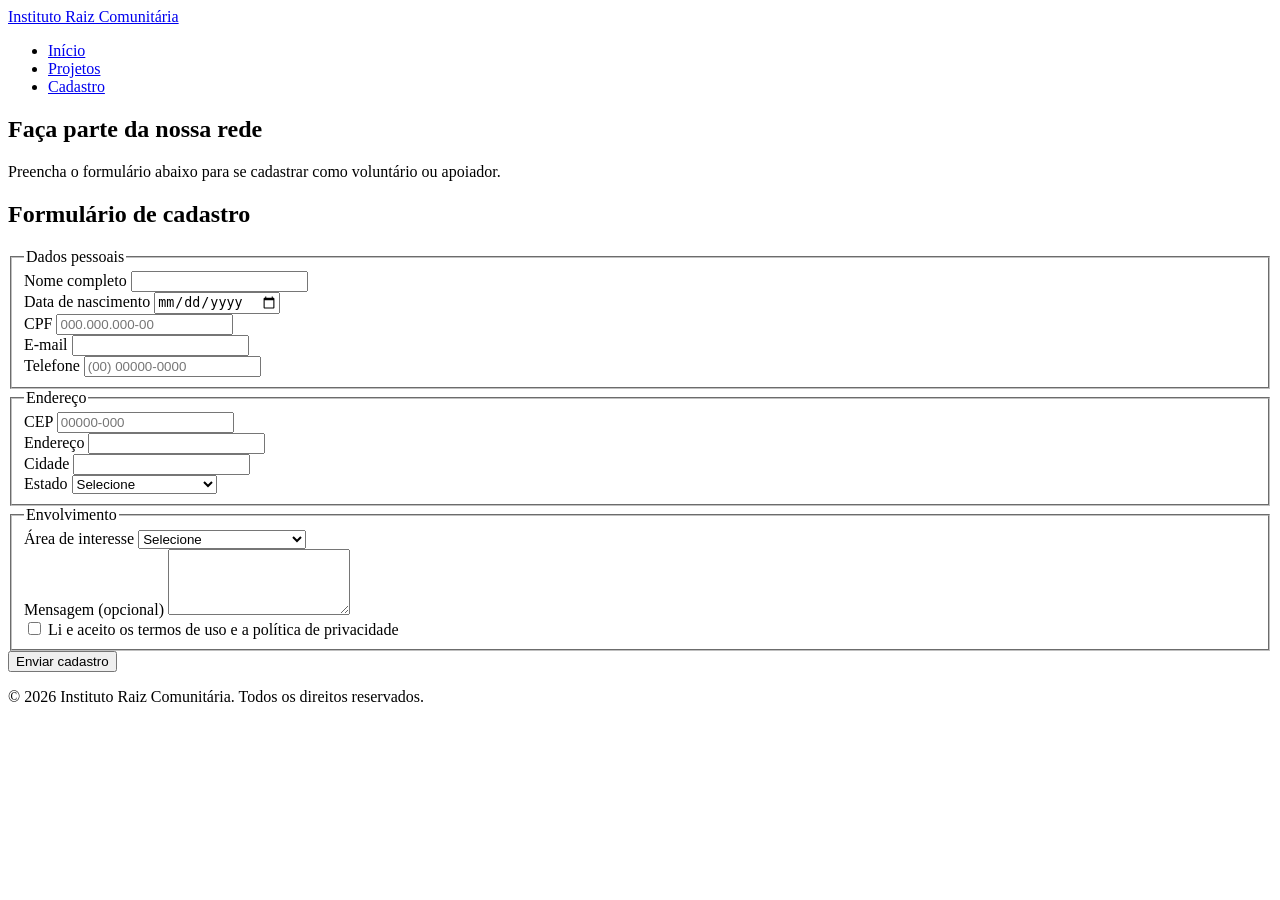
==== cadastro.html @ 56ce21f8 "primeiro commit" ====
<!DOCTYPE html>
<html lang="pt-BR">
<head>
  <meta charset="UTF-8">
  <meta name="viewport" content="width=device-width, initial-scale=1.0">
  <title>Instituto Raiz Comunitária | Cadastro</title>
  <meta name="description" content="Cadastre-se como voluntário ou doador do Instituto Raiz Comunitária.">
</head>
<body>

  <header>
    <div>
      <a href="index.html">Instituto Raiz Comunitária</a>
      <nav aria-label="Navegação principal">
        <ul>
          <li><a href="index.html">Início</a></li>
          <li><a href="projetos.html">Projetos</a></li>
          <li><a href="cadastro.html" aria-current="page">Cadastro</a></li>
        </ul>
      </nav>
    </div>
  </header>

  <main>

    <section aria-labelledby="intro-cadastro-titulo">
      <h1 id="intro-cadastro-titulo">Faça parte da nossa rede</h1>
      <p>Preencha o formulário abaixo para se cadastrar como voluntário ou apoiador.</p>
    </section>

    <section aria-labelledby="form-titulo">
      <h2 id="form-titulo">Formulário de cadastro</h2>

      <form id="form-cadastro">

        <fieldset>
          <legend>Dados pessoais</legend>

          <div>
            <label for="nome">Nome completo</label>
            <input type="text" id="nome" name="nome" required minlength="5" autocomplete="name">
          </div>

          <div>
            <label for="nascimento">Data de nascimento</label>
            <input type="date" id="nascimento" name="nascimento" required>
          </div>

          <div>
            <label for="cpf">CPF</label>
            <input
              type="text"
              id="cpf"
              name="cpf"
              required
              inputmode="numeric"
              maxlength="14"
              placeholder="000.000.000-00"
              pattern="\d{3}\.\d{3}\.\d{3}-\d{2}"
              title="Digite o CPF no formato 000.000.000-00"
            >
          </div>

          <div>
            <label for="email">E-mail</label>
            <input type="email" id="email" name="email" required autocomplete="email">
          </div>

          <div>
            <label for="telefone">Telefone</label>
            <input
              type="tel"
              id="telefone"
              name="telefone"
              required
              inputmode="numeric"
              maxlength="15"
              placeholder="(00) 00000-0000"
              pattern="\(\d{2}\)\s\d{4,5}-\d{4}"
              title="Digite o telefone no formato (00) 00000-0000"
            >
          </div>
        </fieldset>

        <fieldset>
          <legend>Endereço</legend>

          <div>
            <label for="cep">CEP</label>
            <input
              type="text"
              id="cep"
              name="cep"
              required
              inputmode="numeric"
              maxlength="9"
              placeholder="00000-000"
              pattern="\d{5}-\d{3}"
              title="Digite o CEP no formato 00000-000"
            >
          </div>

          <div>
            <label for="endereco">Endereço</label>
            <input type="text" id="endereco" name="endereco" required autocomplete="address-line1">
          </div>

          <div>
            <label for="cidade">Cidade</label>
            <input type="text" id="cidade" name="cidade" required autocomplete="address-level2">
          </div>

          <div>
            <label for="estado">Estado</label>
            <select id="estado" name="estado" required>
              <option value="">Selecione</option>
              <option value="AC">Acre</option>
              <option value="AL">Alagoas</option>
              <option value="AP">Amapá</option>
              <option value="AM">Amazonas</option>
              <option value="BA">Bahia</option>
              <option value="CE">Ceará</option>
              <option value="DF">Distrito Federal</option>
              <option value="ES">Espírito Santo</option>
              <option value="GO">Goiás</option>
              <option value="MA">Maranhão</option>
              <option value="MT">Mato Grosso</option>
              <option value="MS">Mato Grosso do Sul</option>
              <option value="MG">Minas Gerais</option>
              <option value="PA">Pará</option>
              <option value="PB">Paraíba</option>
              <option value="PR">Paraná</option>
              <option value="PE">Pernambuco</option>
              <option value="PI">Piauí</option>
              <option value="RJ">Rio de Janeiro</option>
              <option value="RN">Rio Grande do Norte</option>
              <option value="RS">Rio Grande do Sul</option>
              <option value="RO">Rondônia</option>
              <option value="RR">Roraima</option>
              <option value="SC">Santa Catarina</option>
              <option value="SP">São Paulo</option>
              <option value="SE">Sergipe</option>
              <option value="TO">Tocantins</option>
            </select>
          </div>
        </fieldset>

        <fieldset>
          <legend>Envolvimento</legend>

          <div>
            <label for="interesse">Área de interesse</label>
            <select id="interesse" name="interesse" required>
              <option value="">Selecione</option>
              <option value="educacao">Educação infantil</option>
              <option value="capacitacao">Capacitação profissional</option>
              <option value="cultura">Resgate cultural</option>
              <option value="doacao">Somente doação</option>
            </select>
          </div>

          <div>
            <label for="mensagem">Mensagem (opcional)</label>
            <textarea id="mensagem" name="mensagem" rows="4"></textarea>
          </div>

          <div>
            <input type="checkbox" id="termos" name="termos" required>
            <label for="termos">Li e aceito os termos de uso e a política de privacidade</label>
          </div>
        </fieldset>

        <button type="submit">Enviar cadastro</button>

      </form>
    </section>

  </main>

  <footer>
    <p>&copy; 2026 Instituto Raiz Comunitária. Todos os direitos reservados.</p>
  </footer>
</body>
</html>
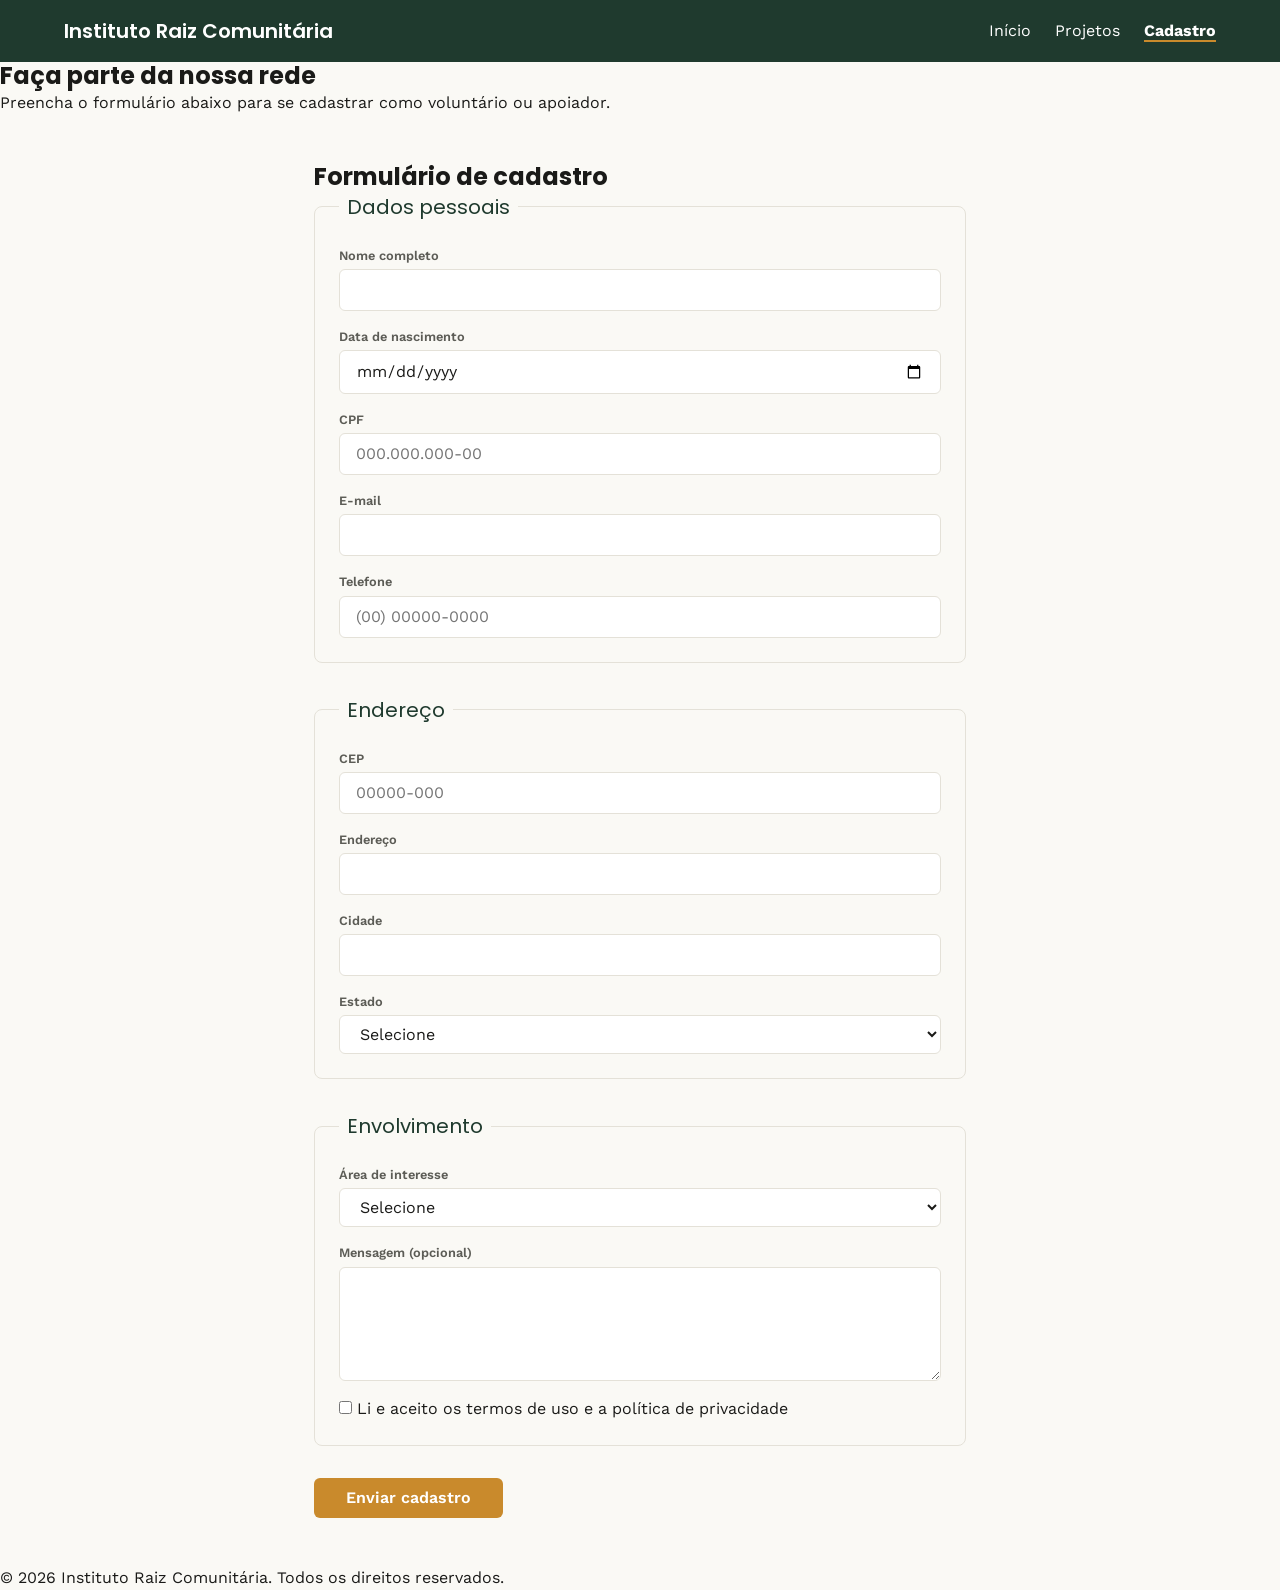
==== commit 392ef670: "aplica flexbox no formulario/cards e ajusta tipografia para sans-serif" ====
--- a/cadastro.html
+++ b/cadastro.html
@@ -5,14 +5,18 @@
   <meta name="viewport" content="width=device-width, initial-scale=1.0">
   <title>Instituto Raiz Comunitária | Cadastro</title>
   <meta name="description" content="Cadastre-se como voluntário ou doador do Instituto Raiz Comunitária.">
+  <link rel="preconnect" href="https://fonts.googleapis.com">
+  <link rel="preconnect" href="https://fonts.gstatic.com" crossorigin>
+  <link href="https://fonts.googleapis.com/css2?family=Poppins:wght@600;700&family=Work+Sans:wght@400;500&display=swap" rel="stylesheet">
+  <link rel="stylesheet" href="css/style.css">
 </head>
 <body>
 
-  <header>
-    <div>
-      <a href="index.html">Instituto Raiz Comunitária</a>
+  <header class="site-header">
+    <div class="header-inner">
+      <a href="index.html" class="brand">Instituto Raiz Comunitária</a>
       <nav aria-label="Navegação principal">
-        <ul>
+        <ul class="nav-list">
           <li><a href="index.html">Início</a></li>
           <li><a href="projetos.html">Projetos</a></li>
           <li><a href="cadastro.html" aria-current="page">Cadastro</a></li>
@@ -28,7 +32,7 @@
       <p>Preencha o formulário abaixo para se cadastrar como voluntário ou apoiador.</p>
     </section>
 
-    <section aria-labelledby="form-titulo">
+    <section class="form-section" aria-labelledby="form-titulo">
       <h2 id="form-titulo">Formulário de cadastro</h2>
 
       <form id="form-cadastro">
@@ -36,17 +40,17 @@
         <fieldset>
           <legend>Dados pessoais</legend>
 
-          <div>
+          <div class="campo">
             <label for="nome">Nome completo</label>
             <input type="text" id="nome" name="nome" required minlength="5" autocomplete="name">
           </div>
 
-          <div>
+          <div class="campo">
             <label for="nascimento">Data de nascimento</label>
             <input type="date" id="nascimento" name="nascimento" required>
           </div>
 
-          <div>
+          <div class="campo">
             <label for="cpf">CPF</label>
             <input
               type="text"
@@ -61,12 +65,12 @@
             >
           </div>
 
-          <div>
+          <div class="campo">
             <label for="email">E-mail</label>
             <input type="email" id="email" name="email" required autocomplete="email">
           </div>
 
-          <div>
+          <div class="campo">
             <label for="telefone">Telefone</label>
             <input
               type="tel"
@@ -85,7 +89,7 @@
         <fieldset>
           <legend>Endereço</legend>
 
-          <div>
+          <div class="campo">
             <label for="cep">CEP</label>
             <input
               type="text"
@@ -100,17 +104,17 @@
             >
           </div>
 
-          <div>
+          <div class="campo">
             <label for="endereco">Endereço</label>
             <input type="text" id="endereco" name="endereco" required autocomplete="address-line1">
           </div>
 
-          <div>
+          <div class="campo">
             <label for="cidade">Cidade</label>
             <input type="text" id="cidade" name="cidade" required autocomplete="address-level2">
           </div>
 
-          <div>
+          <div class="campo">
             <label for="estado">Estado</label>
             <select id="estado" name="estado" required>
               <option value="">Selecione</option>
@@ -148,7 +152,7 @@
         <fieldset>
           <legend>Envolvimento</legend>
 
-          <div>
+          <div class="campo">
             <label for="interesse">Área de interesse</label>
             <select id="interesse" name="interesse" required>
               <option value="">Selecione</option>
@@ -159,12 +163,12 @@
             </select>
           </div>
 
-          <div>
+          <div class="campo">
             <label for="mensagem">Mensagem (opcional)</label>
             <textarea id="mensagem" name="mensagem" rows="4"></textarea>
           </div>
 
-          <div>
+          <div class="campo-checkbo">
             <input type="checkbox" id="termos" name="termos" required>
             <label for="termos">Li e aceito os termos de uso e a política de privacidade</label>
           </div>
--- a/css/style.css
+++ b/css/style.css
@@ -0,0 +1,300 @@
+/* ==========================================================================
+   DESIGN SYSTEM — Instituto Raiz Comunitária
+   Variáveis customizadas (design tokens) usadas em todo o projeto.
+   ========================================================================== */
+
+:root {
+
+  /* --- Cores primárias (marca / verde-floresta) --- */
+  --color-primary:        #1F3A2E; /* verde-floresta escuro — header, nav, textos de destaque */
+  --color-primary-light:  #3D6355; /* verde médio — hover de links, elementos secundários */
+
+  /* --- Cores secundárias (dourado-terra / acento) --- */
+  --color-secondary:      #C98A2C; /* dourado-terra — CTAs, botões primários, destaques */
+  --color-secondary-dark: #9C6A1F; /* dourado escuro — hover/active de botões */
+
+  /* --- Cores neutras --- */
+  --color-neutral-900:    #1A1A18; /* quase preto — texto principal */
+  --color-neutral-600:    #5C5C56; /* cinza-esverdeado — texto secundário, legendas */
+  --color-neutral-200:    #E4E1D8; /* bege claro — bordas, divisores, fundos de input */
+  --color-neutral-50:     #FAF9F5; /* quase branco — fundo geral da página */
+  --color-white:          #FFFFFF;
+
+  /* --- Cores semânticas (feedback do formulário) --- */
+  --color-error:          #B3261E; /* vermelho — mensagens de erro/validação */
+  --color-success:        #2E7D32; /* verde — confirmações e sucesso */
+
+  /* --- Tipografia: famílias --- */
+  --font-display: 'Poppins', Arial, sans-serif;        /* títulos (h1–h3) */
+  --font-body:    'Work Sans', Arial, sans-serif;     /* corpo de texto, formulários */
+
+  /* --- Tipografia: escala modular (razão 1.25, base 16px) --- */
+  --text-xs:  0.8rem;    /* 12.8px — legendas, labels auxiliares */
+  --text-sm:  1rem;      /* 16px   — corpo de texto (mínimo de acessibilidade) */
+  --text-md:  1.25rem;   /* 20px   — subtítulos, h3 */
+  --text-lg:  1.953rem;  /* ~31px  — h2 */
+  --text-xl:  3.052rem;  /* ~49px  — h1 / hero */
+
+  /* --- Espaçamento modular (base 8px) --- */
+  --space-1: 0.25rem;  /*  4px */
+  --space-2: 0.5rem;   /*  8px */
+  --space-3: 1rem;     /* 16px */
+  --space-4: 1.5rem;   /* 24px */
+  --space-5: 2rem;     /* 32px */
+  --space-6: 3rem;     /* 48px */
+  --space-7: 4rem;     /* 64px */
+
+}
+
+/* ==========================================================================
+   BASE
+   ========================================================================== */
+
+*,
+*::before,
+*::after {
+  box-sizing: border-box;
+  margin: 0;
+  padding: 0;
+}
+
+html {
+  scroll-behavior: smooth;
+}
+
+body {
+  font-family: var(--font-body);
+  font-size: var(--text-sm);
+  color: var(--color-neutral-900);
+  background-color: var(--color-neutral-50);
+  line-height: 1.5;
+  -webkit-font-smoothing: antialiased;
+}
+
+h1, h2, h3 {
+  font-family: var(--font-display);
+  line-height: 1.2;
+  font-weight: 700;
+}
+
+a {
+  color: inherit;
+  text-decoration: none;
+}
+
+img {
+  max-width: 100%;
+  display: block;
+}
+
+ul, ol {
+  list-style: none;
+}
+
+input, select, textarea, button {
+  font: inherit;
+  color: inherit;
+}
+
+button {
+  cursor: pointer;
+  border: none;
+  background: none;
+}
+
+/* ==========================================================================
+   GRID SYSTEM — 12 colunas com breakpoints
+   ========================================================================== */
+
+.container {
+  width: 100%;
+  max-width: 1200px;
+  margin-inline: auto;
+  padding-inline: var(--space-4);
+}
+
+.grid {
+  display: grid;
+  grid-template-columns: repeat(12, 1fr);
+  gap: var(--space-4);
+}
+
+/* Classes utilitárias de largura de coluna (mobile-first: ocupam tudo por padrão) */
+.col-12 { grid-column: span 12; }
+.col-8  { grid-column: span 12; }
+.col-6  { grid-column: span 12; }
+.col-4  { grid-column: span 12; }
+.col-3  { grid-column: span 12; }
+
+/* --- Breakpoint: tablet (>= 768px) --- */
+@media (min-width: 768px) {
+  .col-8  { grid-column: span 8; }
+  .col-6  { grid-column: span 6; }
+  .col-4  { grid-column: span 6; }
+  .col-3  { grid-column: span 4; }
+}
+
+/* --- Breakpoint: desktop (>= 1024px) --- */
+@media (min-width: 1024px) {
+  .col-4  { grid-column: span 4; }
+  .col-3  { grid-column: span 3; }
+}
+
+/* ==========================================================================
+   FLEXBOX - Header e navegação
+   ========================================================================== */
+
+.site-header {
+  background-color: var(--color-primary);
+  color: var(--color-white);
+  padding-block: var(--space-3);
+}
+
+.header-inner {
+  display: flex;
+  align-items: center;
+  justify-content: space-between;
+  flex-wrap: wrap;
+  gap: var(--space-3);
+  max-width: 1200px;
+  margin-inline: auto;
+  padding-inline: var(--space-4);
+}
+
+.brand {
+  font-family: var(--font-display);
+  font-size: var(--text-md);
+  font-weight: 600;
+  color: var(--color-white);
+}
+
+.nav-list {
+  display: flex;
+  gap: var(--space-4);
+  flex-wrap: wrap;
+}
+
+.nav-list a {
+  color: var(--color-white);
+  font-size: var(--text-sm);
+}
+
+.nav-list a:hover {
+  color: var(--color-secondary);
+}
+
+.nav-list a[aria-current="page"] {
+  font-weight: 700;
+  border-bottom: 2px solid var(--color-secondary);
+}
+
+/* ==========================================================================
+   FLEXBOX - Formulário de cadastro
+   ========================================================================== */
+
+.form-section {
+  max-width: 700px;
+  margin-inline: auto;
+  padding-block: var(--space-6);
+  padding-inline: var(--space-4);
+}
+
+fieldset {
+  display: flex;
+  flex-direction: column;
+  gap: var(--space-3);
+  border: 1px solid var(--color-neutral-200);
+  border-radius: 8px;
+  padding: var(--space-4);
+  margin-bottom: var(--space-5);
+}
+
+legend {
+  font-family: var(--font-display);
+  font-size: var(--text-md);
+  color: var(--color-primary);
+  padding-inline: var(--space-2);
+}
+
+.campo {
+  display: flex;
+  flex-direction: column;
+  gap: var(--space-1);
+}
+
+.campo label {
+  font-size: var(--text-xs);
+  color: var(--color-neutral-600);
+  font-weight: 600;
+}
+
+.campo input,
+.campo select,
+.campo textarea {
+  padding: var(--space-2) var(--space-3);
+  border: 1px solid var(--color-neutral-200);
+  border-radius: 6px;
+  background-color: var(--color-white);
+}
+
+.campo input:focus,
+.campo select:focus,
+.campo textarea:focus {
+  outline: 2px solid var(--color-secondary);
+  outline-offset: 1px;
+}
+
+.campo-checkbox {
+  flex-direction: row;
+  align-items: center;
+  gap: var(--space-2);
+}
+
+form button[type="submit"] {
+  align-self: flex-start;
+  background-color: var(--color-secondary);
+  color: var(--color-white);
+  padding: var(--space-2) var(--space-5);
+  border-radius: 6px;
+  font-weight: 600;
+}
+
+form button[type="submit"]:hover {
+  background-color: var(--color-secondary-dark);
+}
+
+/* ==========================================================================
+   FLEXBOX - Cards internos (frentes de voluntariado e campanhas)
+   ========================================================================== */
+
+.frente,
+.campanha {
+  display: flex;
+  flex-direction: column;
+  gap: var(--space-2);
+  background-color: var(--color-white);
+  border: 1px solid var(--color-neutral-200);
+  border-radius: 8px;
+  padding: var(--space-4);
+  height: 100%;
+}
+
+.frente dl {
+  display: flex;
+  flex-direction: column;
+  gap: var(--space-1);
+  margin-top: auto;
+  padding-top: var(--space-3);
+  border-top: 1px solid var(--color-neutral-200);
+}
+
+.frente dt {
+  font-size: var(--text-xs);
+  color: var(--color-neutral-600);
+  font-weight: 600;
+}
+
+.frente dd {
+  font-size: var(--text-sm);
+  margin-bottom: var(--space-2);
+}
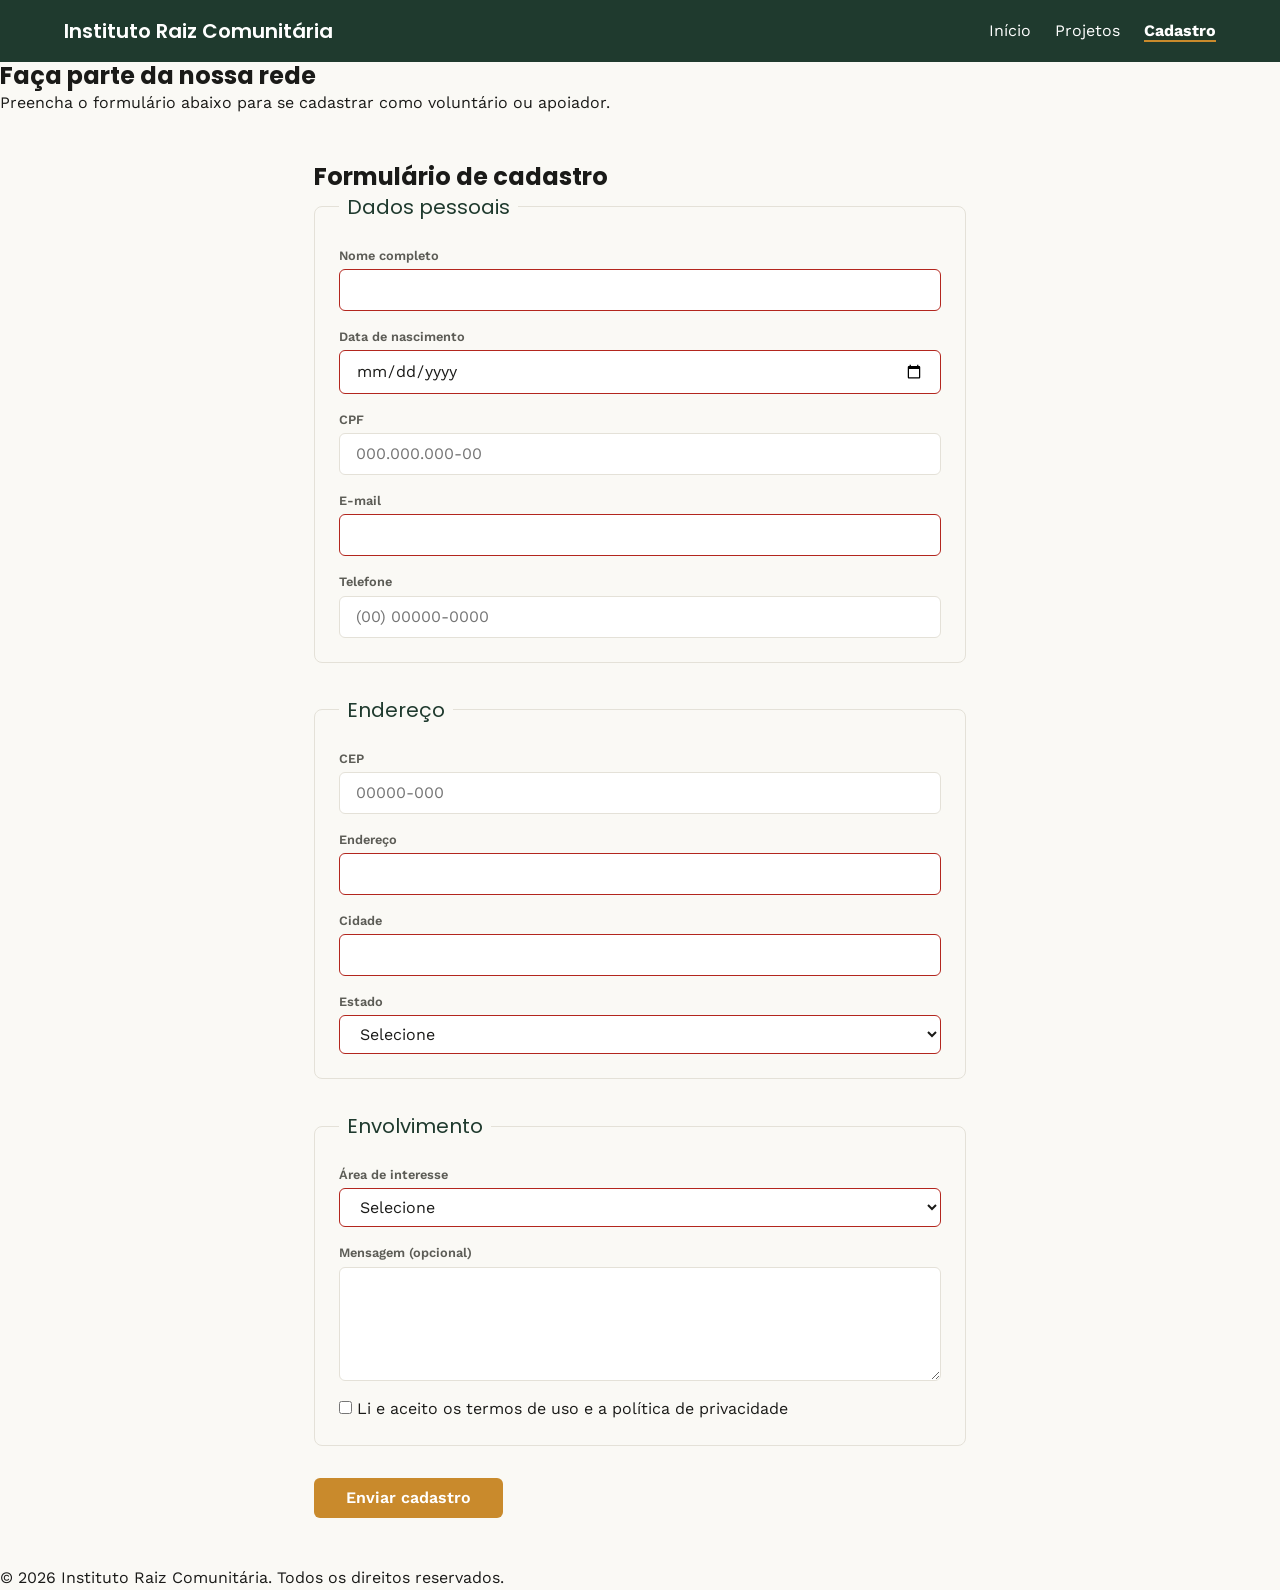
==== commit fcdbcc6c: "adiciona feedback visual de validacao e estados interativos dos botoes" ====
--- a/cadastro.html
+++ b/cadastro.html
@@ -16,12 +16,25 @@
     <div class="header-inner">
       <a href="index.html" class="brand">Instituto Raiz Comunitária</a>
       <nav aria-label="Navegação principal">
-        <ul class="nav-list">
-          <li><a href="index.html">Início</a></li>
-          <li><a href="projetos.html">Projetos</a></li>
-          <li><a href="cadastro.html" aria-current="page">Cadastro</a></li>
-        </ul>
-      </nav>
+  <input type="checkbox" id="menu-toggle" class="menu-toggle">
+  <label for="menu-toggle" class="menu-burger" aria-label="Abrir menu">
+    <span></span>
+    <span></span>
+    <span></span>
+  </label>
+
+  <ul class="nav-list">
+    <li><a href="index.html">Início</a></li>
+    <li class="nav-dropdown">
+      <a href="projetos.html">Projetos</a>
+      <ul class="dropdown-menu">
+        <li><a href="projetos.html#voluntariado-titulo">Voluntariado</a></li>
+        <li><a href="projetos.html#doacoes-titulo">Campanhas de doação</a></li>
+      </ul>
+    </li>
+    <li><a href="cadastro.html" aria-current="page">Cadastro</a></li>
+  </ul>
+</nav>
     </div>
   </header>
 
@@ -63,6 +76,7 @@
               pattern="\d{3}\.\d{3}\.\d{3}-\d{2}"
               title="Digite o CPF no formato 000.000.000-00"
             >
+            <span class="erro-campo">Formato inválido. Use 000.000.000-00.</span>
           </div>
 
           <div class="campo">
@@ -83,6 +97,7 @@
               pattern="\(\d{2}\)\s\d{4,5}-\d{4}"
               title="Digite o telefone no formato (00) 00000-0000"
             >
+            <span class="erro-campo">Formato inválido. Use (xx) xxxxx-xxxx.</span>
           </div>
         </fieldset>
 
@@ -102,6 +117,7 @@
               pattern="\d{5}-\d{3}"
               title="Digite o CEP no formato 00000-000"
             >
+            <span class="erro-campo">Formato inválido. Use 00000-000.</span>
           </div>
 
           <div class="campo">
--- a/css/style.css
+++ b/css/style.css
@@ -126,6 +126,13 @@
 .col-4  { grid-column: span 12; }
 .col-3  { grid-column: span 12; }
 
+/* --- Breakpoint: mobile grande (>= 480px) --- */
+@media (min-width: 480px) {
+  .container {
+    padding-inline: var(--space-5);
+  }
+}
+
 /* --- Breakpoint: tablet (>= 768px) --- */
 @media (min-width: 768px) {
   .col-8  { grid-column: span 8; }
@@ -134,12 +141,30 @@
   .col-3  { grid-column: span 4; }
 }
 
+
 /* --- Breakpoint: desktop (>= 1024px) --- */
 @media (min-width: 1024px) {
   .col-4  { grid-column: span 4; }
   .col-3  { grid-column: span 3; }
 }
 
+/* --- Breakpoint: desktop grande (>= 1280px) --- */
+@media (min-width: 1280px) {
+  .container {
+    max-width: 1280px;
+  }
+}
+
+/* --- Breakpoint: telas panorâmicas (>= 1536px) --- */
+@media (min-width: 1536px) {
+  .container {
+    max-width: 1440px;
+  }
+  :root {
+    --text-xl: 3.5rem;
+  }
+}
+
 /* ==========================================================================
    FLEXBOX - Header e navegação
    ========================================================================== */
@@ -148,6 +173,7 @@
   background-color: var(--color-primary);
   color: var(--color-white);
   padding-block: var(--space-3);
+  position: relative;
 }
 
 .header-inner {
@@ -188,6 +214,7 @@
   border-bottom: 2px solid var(--color-secondary);
 }
 
+
 /* ==========================================================================
    FLEXBOX - Formulário de cadastro
    ========================================================================== */
@@ -297,4 +324,170 @@
 .frente dd {
   font-size: var(--text-sm);
   margin-bottom: var(--space-2);
+}
+
+/* ==========================================================================
+   NAVEGAÇÃO — Dropdown (desktop) e menu hambúrguer (mobile)
+   ========================================================================== */
+
+.menu-toggle {
+  position: absolute;
+  opacity: 0;
+  pointer-events: none;
+}
+
+.menu-burger {
+  display: none;
+  flex-direction: column;
+  gap: 5px;
+  cursor: pointer;
+}
+
+.menu-burger span {
+  width: 24px;
+  height: 2px;
+  background-color: var(--color-white);
+  transition: transform 0.3s ease, opacity 0.3s ease;
+}
+
+/* --- Dropdown (desktop): abre no hover, some por padrão --- */
+.nav-dropdown {
+  position: relative;
+}
+
+.dropdown-menu {
+  display: none;
+  position: absolute;
+  top: 100%;
+  left: 0;
+  min-width: 200px;
+  background-color: var(--color-white);
+  border-radius: 6px;
+  box-shadow: 0 4px 12px rgba(0, 0, 0, 0.15);
+  padding: var(--space-2);
+  opacity: 0;
+  transform: translateY(-8px);
+  transition: opacity 0.2s ease, transform 0.2s ease;
+}
+
+.nav-dropdown:hover .dropdown-menu,
+.nav-dropdown:focus-within .dropdown-menu {
+  display: block;
+  opacity: 1;
+  transform: translateY(0);
+}
+
+.dropdown-menu a {
+  display: block;
+  color: var(--color-neutral-900);
+  padding: var(--space-1) var(--space-2);
+  border-radius: 4px;
+}
+
+.dropdown-menu a:hover {
+  background-color: var(--color-neutral-50);
+  color: var(--color-primary);
+}
+
+/* --- Breakpoint mobile: hambúrguer substitui o menu horizontal --- */
+@media (max-width: 767px) {
+  .menu-burger {
+    display: flex;
+  }
+
+  .nav-list {
+    display: none;
+    flex-direction: column;
+    position: absolute;
+    top: 100%;
+    left: 0;
+    right: 0;
+    width: 100%;
+    background-color: var(--color-primary);
+    padding: var(--space-3);
+  }
+
+  /* checkbox marcado (via label clicado) revela o menu */
+  .menu-toggle:checked ~ .nav-list {
+    display: flex;
+  }
+
+  /* transforma o ícone de 3 linhas em "X" quando aberto */
+  .menu-toggle:checked ~ .menu-burger span:nth-child(1) {
+    transform: translateY(7px) rotate(45deg);
+  }
+  .menu-toggle:checked ~ .menu-burger span:nth-child(2) {
+    opacity: 0;
+  }
+  .menu-toggle:checked ~ .menu-burger span:nth-child(3) {
+    transform: translateY(-7px) rotate(-45deg);
+  }
+
+  .dropdown-menu {
+    display: block;
+    position: static;
+    opacity: 1;
+    transform: none;
+    box-shadow: none;
+    background-color: transparent;
+    padding-left: var(--space-4);
+  }
+
+  .dropdown-menu a {
+    color: var(--color-white);
+  }
+}
+
+/* ==========================================================================
+   FEEDBACK VISUAL — Estados de botão e validação de formulário
+   ========================================================================== */
+
+/* --- Estados do botão de envio --- */
+form button[type="submit"] {
+  transition: background-color 0.2s ease, transform 0.1s ease, box-shadow 0.2s ease;
+}
+
+form button[type="submit"]:hover {
+  background-color: var(--color-secondary-dark);
+  box-shadow: 0 2px 8px rgba(0, 0, 0, 0.15);
+}
+
+form button[type="submit"]:focus-visible {
+  outline: 3px solid var(--color-primary-light);
+  outline-offset: 2px;
+}
+
+form button[type="submit"]:active {
+  transform: scale(0.97);
+  box-shadow: none;
+}
+
+form button[type="submit"]:disabled {
+  background-color: var(--color-neutral-200);
+  color: var(--color-neutral-600);
+  cursor: not-allowed;
+  transform: none;
+}
+
+/* --- Validação visual dos campos (usa :valid/:invalid nativos do HTML5) --- */
+/* :not(:placeholder-shown) evita marcar em vermelho um campo vazio que o usuário ainda não tocou */
+.campo input:not(:placeholder-shown):invalid,
+.campo select:invalid {
+  border-color: var(--color-error);
+}
+
+.campo input:not(:placeholder-shown):valid,
+.campo select:valid {
+  border-color: var(--color-success);
+}
+
+/* Mensagem de erro exibida abaixo do campo inválido */
+.campo input:not(:placeholder-shown):invalid ~ .erro-campo {
+  display: block;
+}
+
+.erro-campo {
+  display: none;
+  font-size: var(--text-xs);
+  color: var(--color-error);
 }
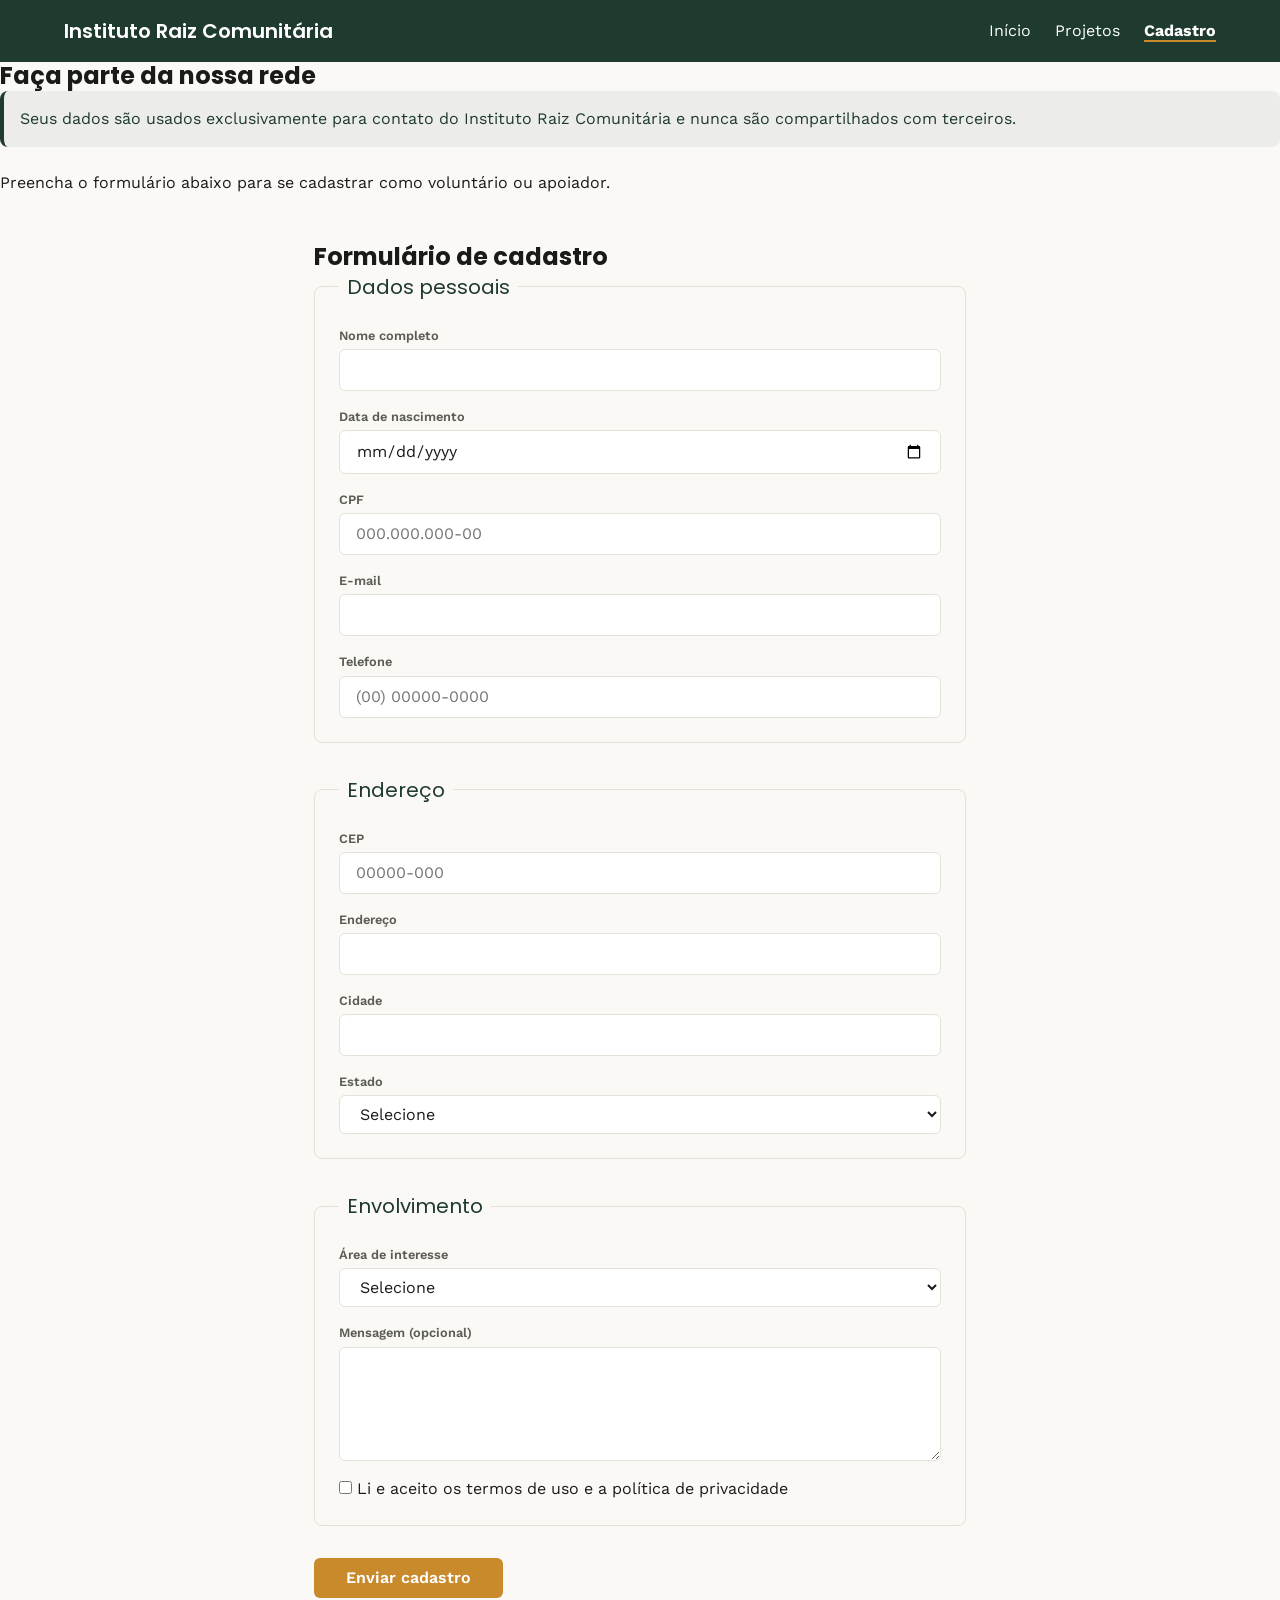
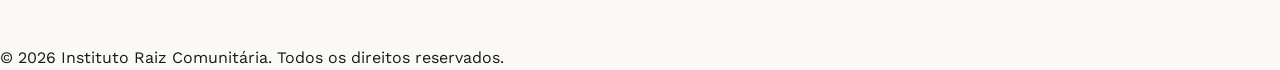
==== commit d8f30016: "adiciona badges, alertas, modal e toast de feedback" ====
--- a/cadastro.html
+++ b/cadastro.html
@@ -42,6 +42,9 @@
 
     <section aria-labelledby="intro-cadastro-titulo">
       <h1 id="intro-cadastro-titulo">Faça parte da nossa rede</h1>
+      <div class="alert alert-info" role="status">
+      Seus dados são usados exclusivamente para contato do Instituto Raiz Comunitária e nunca são compartilhados com terceiros.
+    </div>
       <p>Preencha o formulário abaixo para se cadastrar como voluntário ou apoiador.</p>
     </section>
 
@@ -200,5 +203,10 @@
   <footer>
     <p>&copy; 2026 Instituto Raiz Comunitária. Todos os direitos reservados.</p>
   </footer>
+
+  <div class="toast" role="status" aria-live="polite">
+  Cadastro enviado com sucesso!
+  </div>
+  
 </body>
 </html>
--- a/css/style.css
+++ b/css/style.css
@@ -471,18 +471,16 @@
 
 /* --- Validação visual dos campos (usa :valid/:invalid nativos do HTML5) --- */
 /* :not(:placeholder-shown) evita marcar em vermelho um campo vazio que o usuário ainda não tocou */
-.campo input:not(:placeholder-shown):invalid,
-.campo select:invalid {
+.campo input[pattern]:not(:placeholder-shown):invalid {
   border-color: var(--color-error);
 }
 
-.campo input:not(:placeholder-shown):valid,
-.campo select:valid {
+.campo input[pattern]:not(:placeholder-shown):valid {
   border-color: var(--color-success);
 }
 
 /* Mensagem de erro exibida abaixo do campo inválido */
-.campo input:not(:placeholder-shown):invalid ~ .erro-campo {
+.campo input[pattern]:not(:placeholder-shown):invalid ~ .erro-campo {
   display: block;
 }
 
@@ -490,4 +488,127 @@
   display: none;
   font-size: var(--text-xs);
   color: var(--color-error);
+}
+
+/* ==========================================================================
+   COMPONENTES DE FEEDBACK — Badges, Alertas, Modal e Toast
+   ========================================================================== */
+
+/* --- Badges: etiquetas de categorização semântica --- */
+.badge {
+  display: inline-block;
+  font-size: var(--text-xs);
+  font-weight: 600;
+  padding: var(--space-1) var(--space-2);
+  border-radius: 999px;
+  align-self: flex-start;
+}
+
+.badge-success {
+  background-color: rgba(46, 125, 50, 0.12);
+  color: var(--color-success);
+}
+
+.badge-urgente {
+  background-color: rgba(201, 138, 44, 0.15);
+  color: var(--color-secondary-dark);
+}
+
+/* --- Alertas: caixas de aviso contextual --- */
+.alert {
+  display: flex;
+  align-items: flex-start;
+  gap: var(--space-2);
+  padding: var(--space-3);
+  border-radius: 8px;
+  border-left: 4px solid;
+  font-size: var(--text-sm);
+  margin-bottom: var(--space-4);
+}
+
+.alert-info {
+  background-color: rgba(31, 58, 46, 0.06);
+  border-color: var(--color-primary);
+  color: var(--color-primary);
+}
+
+.alert-success {
+  background-color: rgba(46, 125, 50, 0.1);
+  border-color: var(--color-success);
+  color: var(--color-success);
+}
+
+.alert-error {
+  background-color: rgba(179, 38, 30, 0.08);
+  border-color: var(--color-error);
+  color: var(--color-error);
+}
+
+/* --- Modal: janela de detalhes via checkbox hack --- */
+.modal-toggle {
+  position: absolute;
+  opacity: 0;
+  pointer-events: none;
+}
+
+.modal-overlay {
+  display: none;
+  position: fixed;
+  inset: 0;
+  background-color: rgba(26, 26, 24, 0.6);
+  align-items: center;
+  justify-content: center;
+  z-index: 100;
+}
+
+.modal-toggle:checked ~ .modal-overlay {
+  display: flex;
+}
+
+.modal-box {
+  background-color: var(--color-white);
+  border-radius: 10px;
+  padding: var(--space-5);
+  max-width: 480px;
+  width: 90%;
+  position: relative;
+}
+
+.modal-close {
+  position: absolute;
+  top: var(--space-3);
+  right: var(--space-3);
+  font-size: var(--text-md);
+  cursor: pointer;
+  color: var(--color-neutral-600);
+}
+
+.modal-open-btn {
+  display: inline-block;
+  cursor: pointer;
+  color: var(--color-primary);
+  font-weight: 600;
+  text-decoration: underline;
+}
+
+/* --- Toast: notificação temporária via animação CSS --- */
+.toast {
+  position: fixed;
+  bottom: var(--space-4);
+  right: var(--space-4);
+  background-color: var(--color-success);
+  color: var(--color-white);
+  padding: var(--space-3) var(--space-4);
+  border-radius: 8px;
+  box-shadow: 0 4px 16px rgba(0, 0, 0, 0.2);
+  opacity: 0;
+  animation: toast-aparecer 6s ease forwards;
+  z-index: 200;
+}
+
+@keyframes toast-aparecer {
+  0%   { opacity: 0; transform: translateY(12px); }
+  10%  { opacity: 1; transform: translateY(0); }
+  85%  { opacity: 1; transform: translateY(0); }
+  100% { opacity: 0; transform: translateY(12px); }
 }
